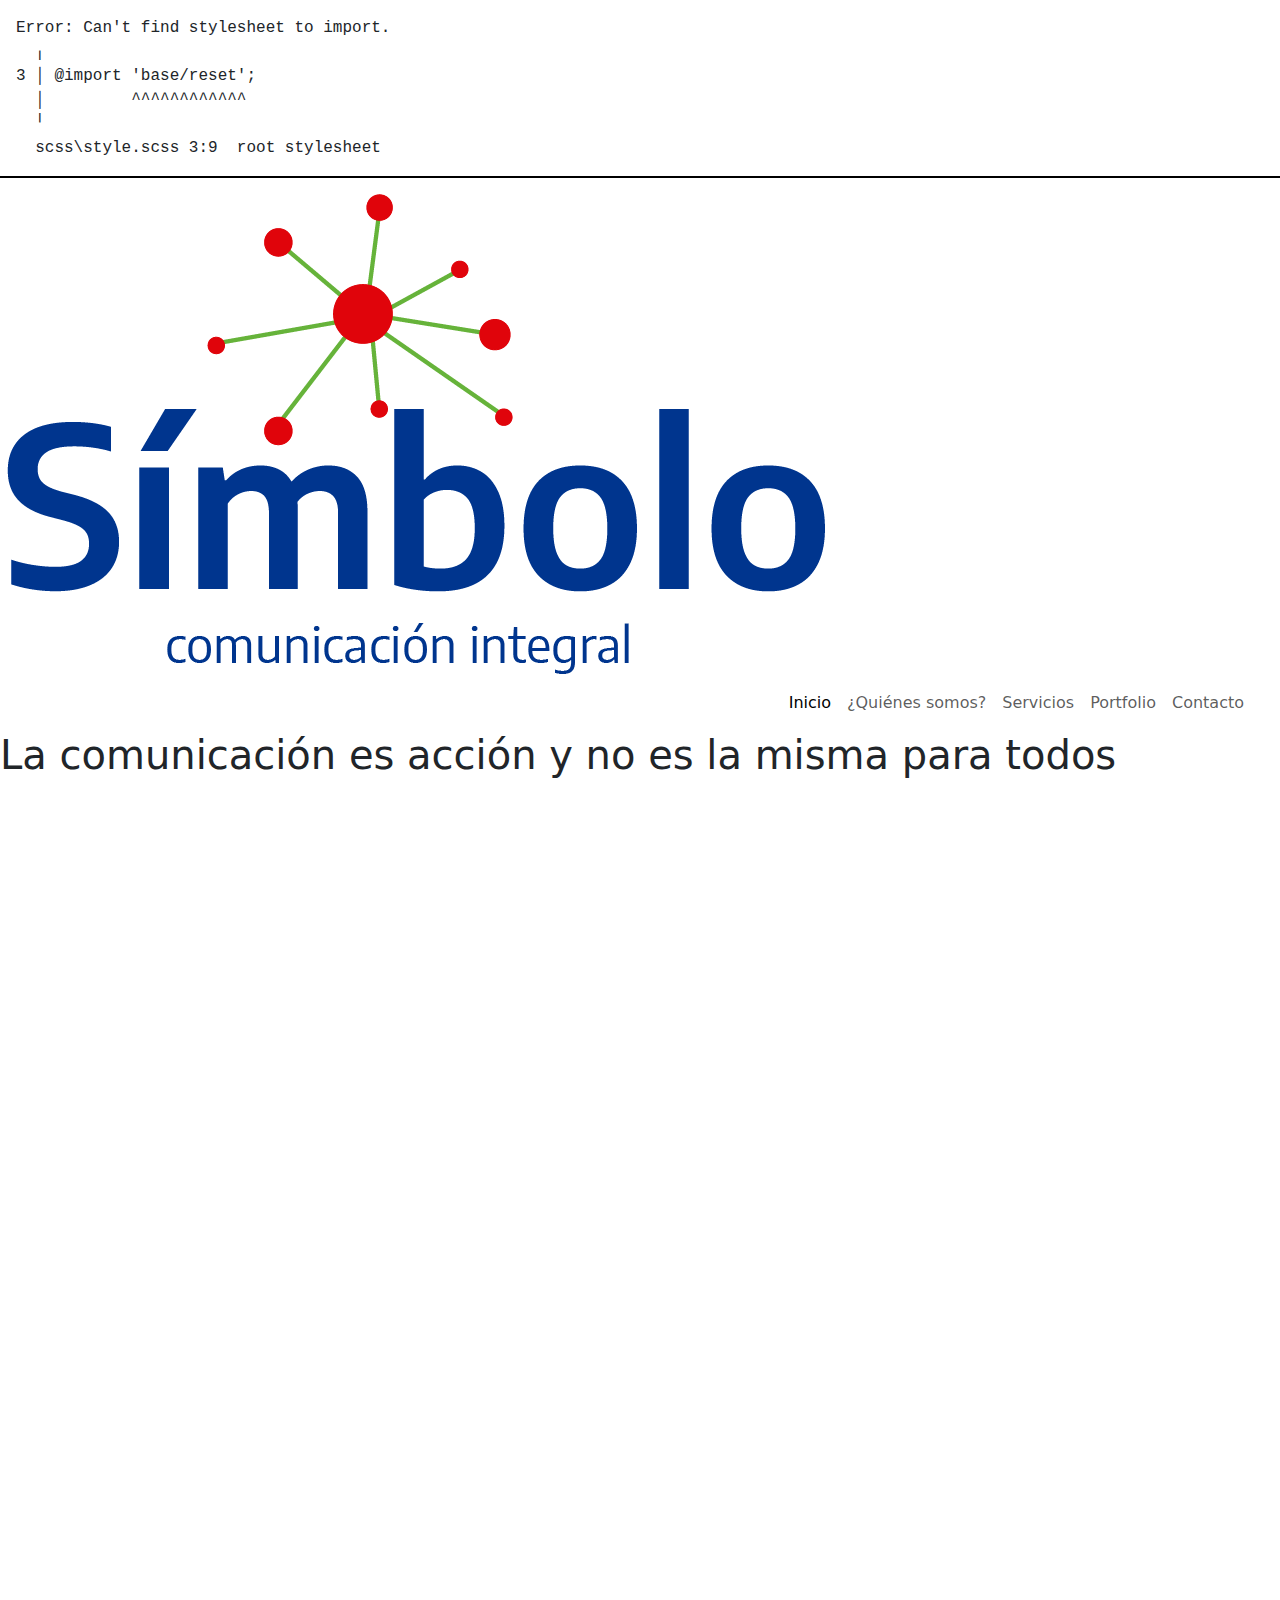
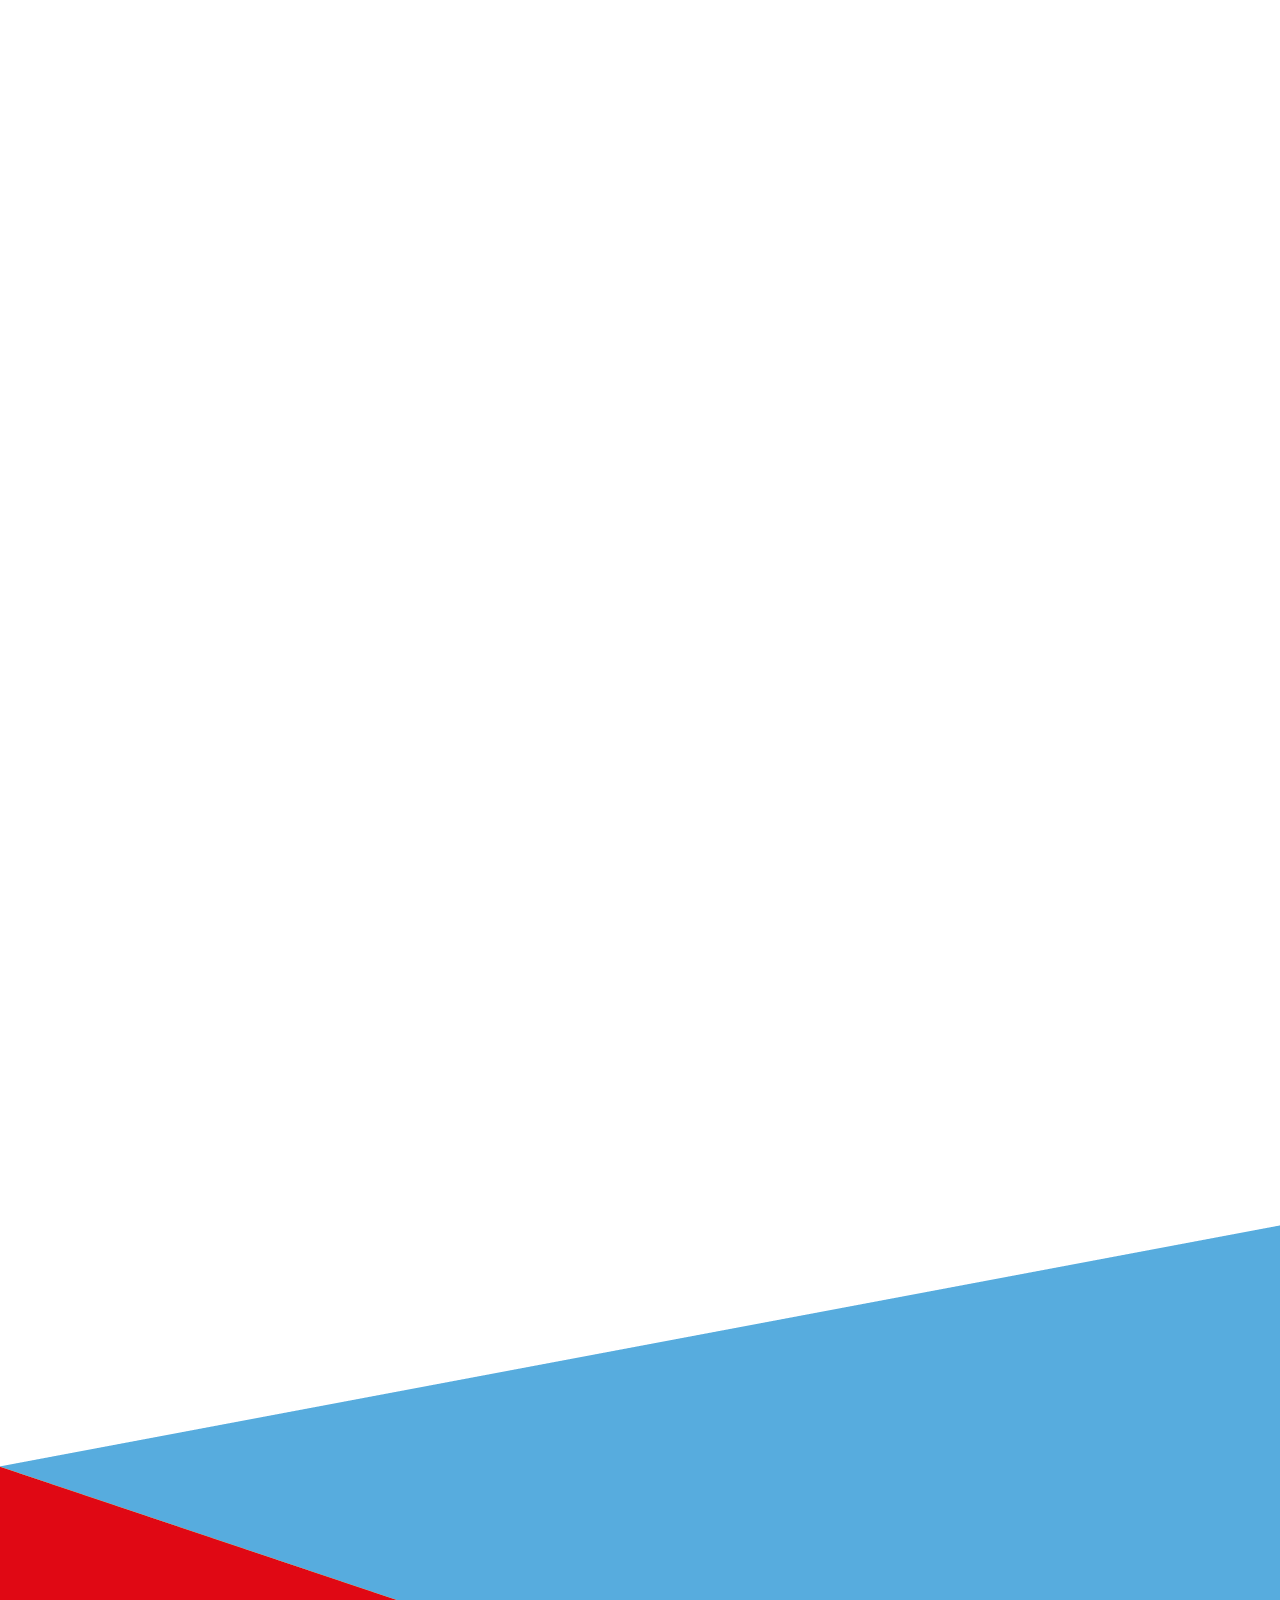
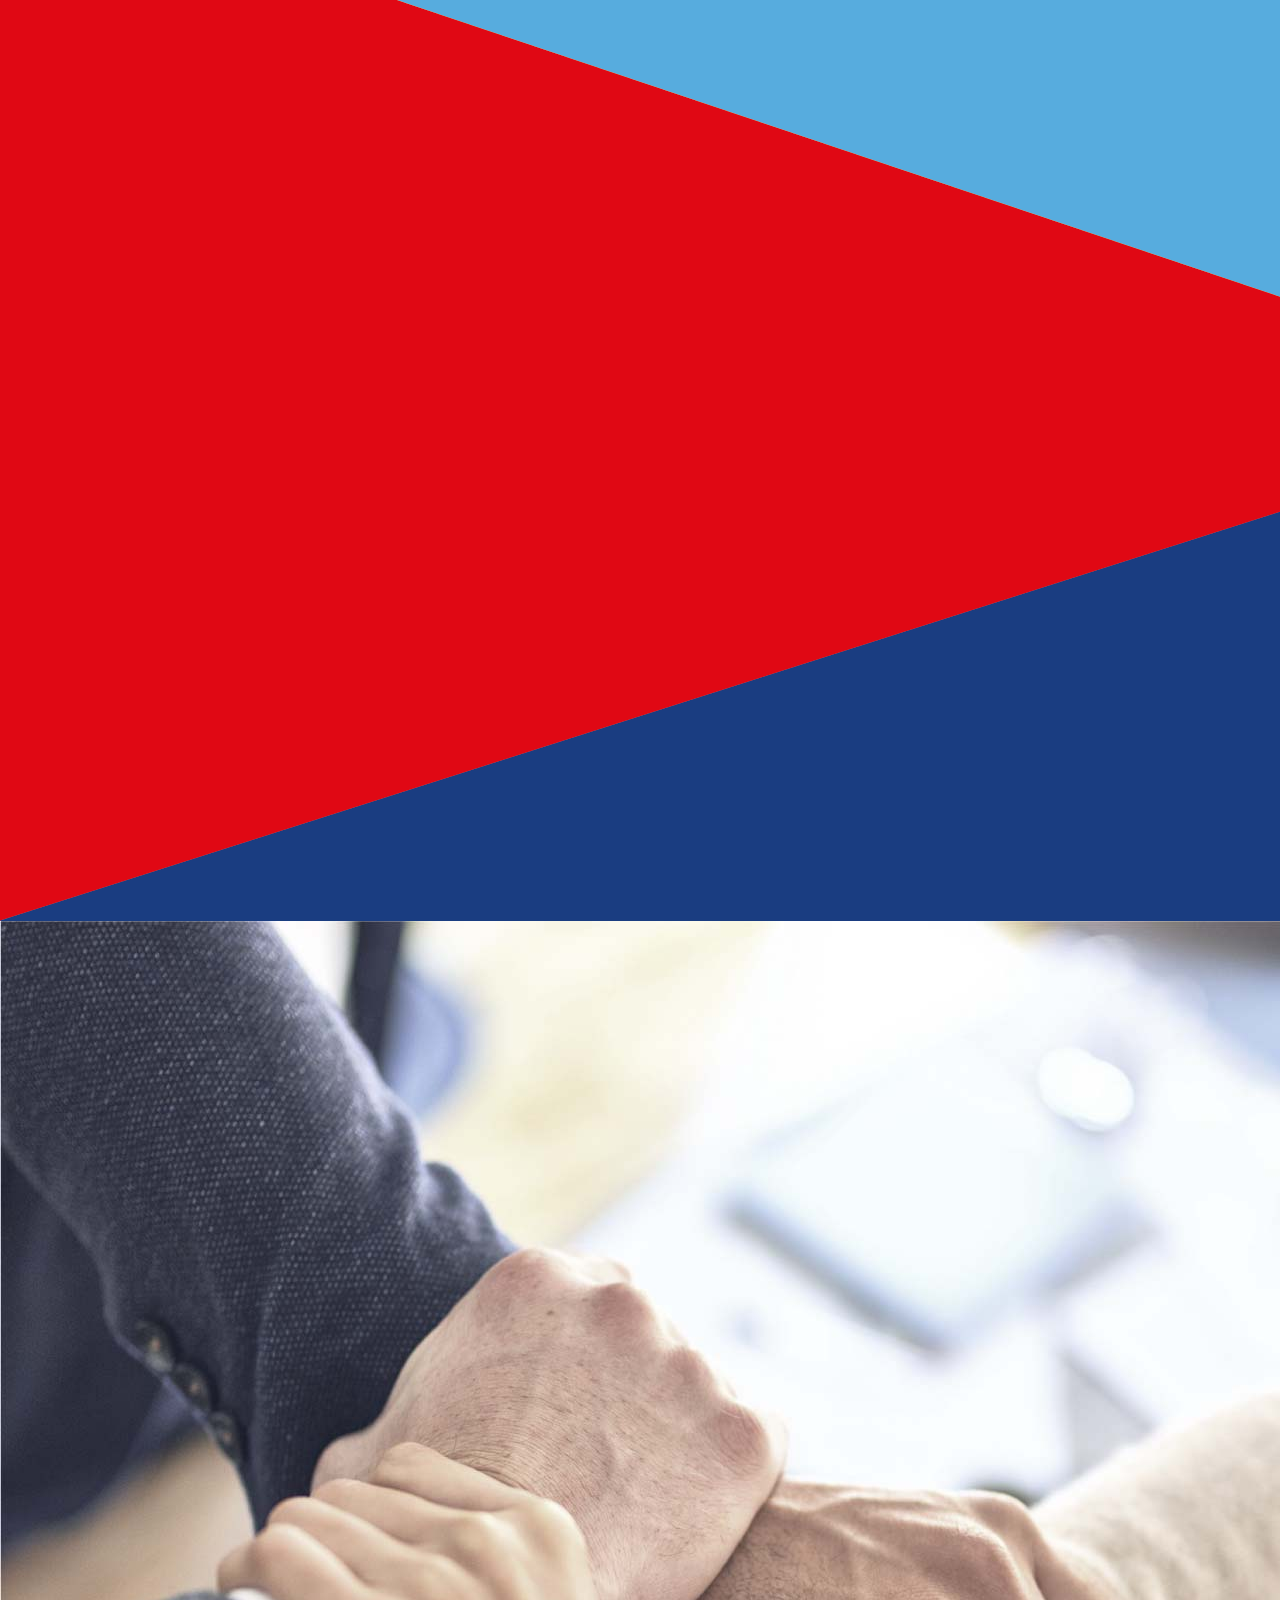
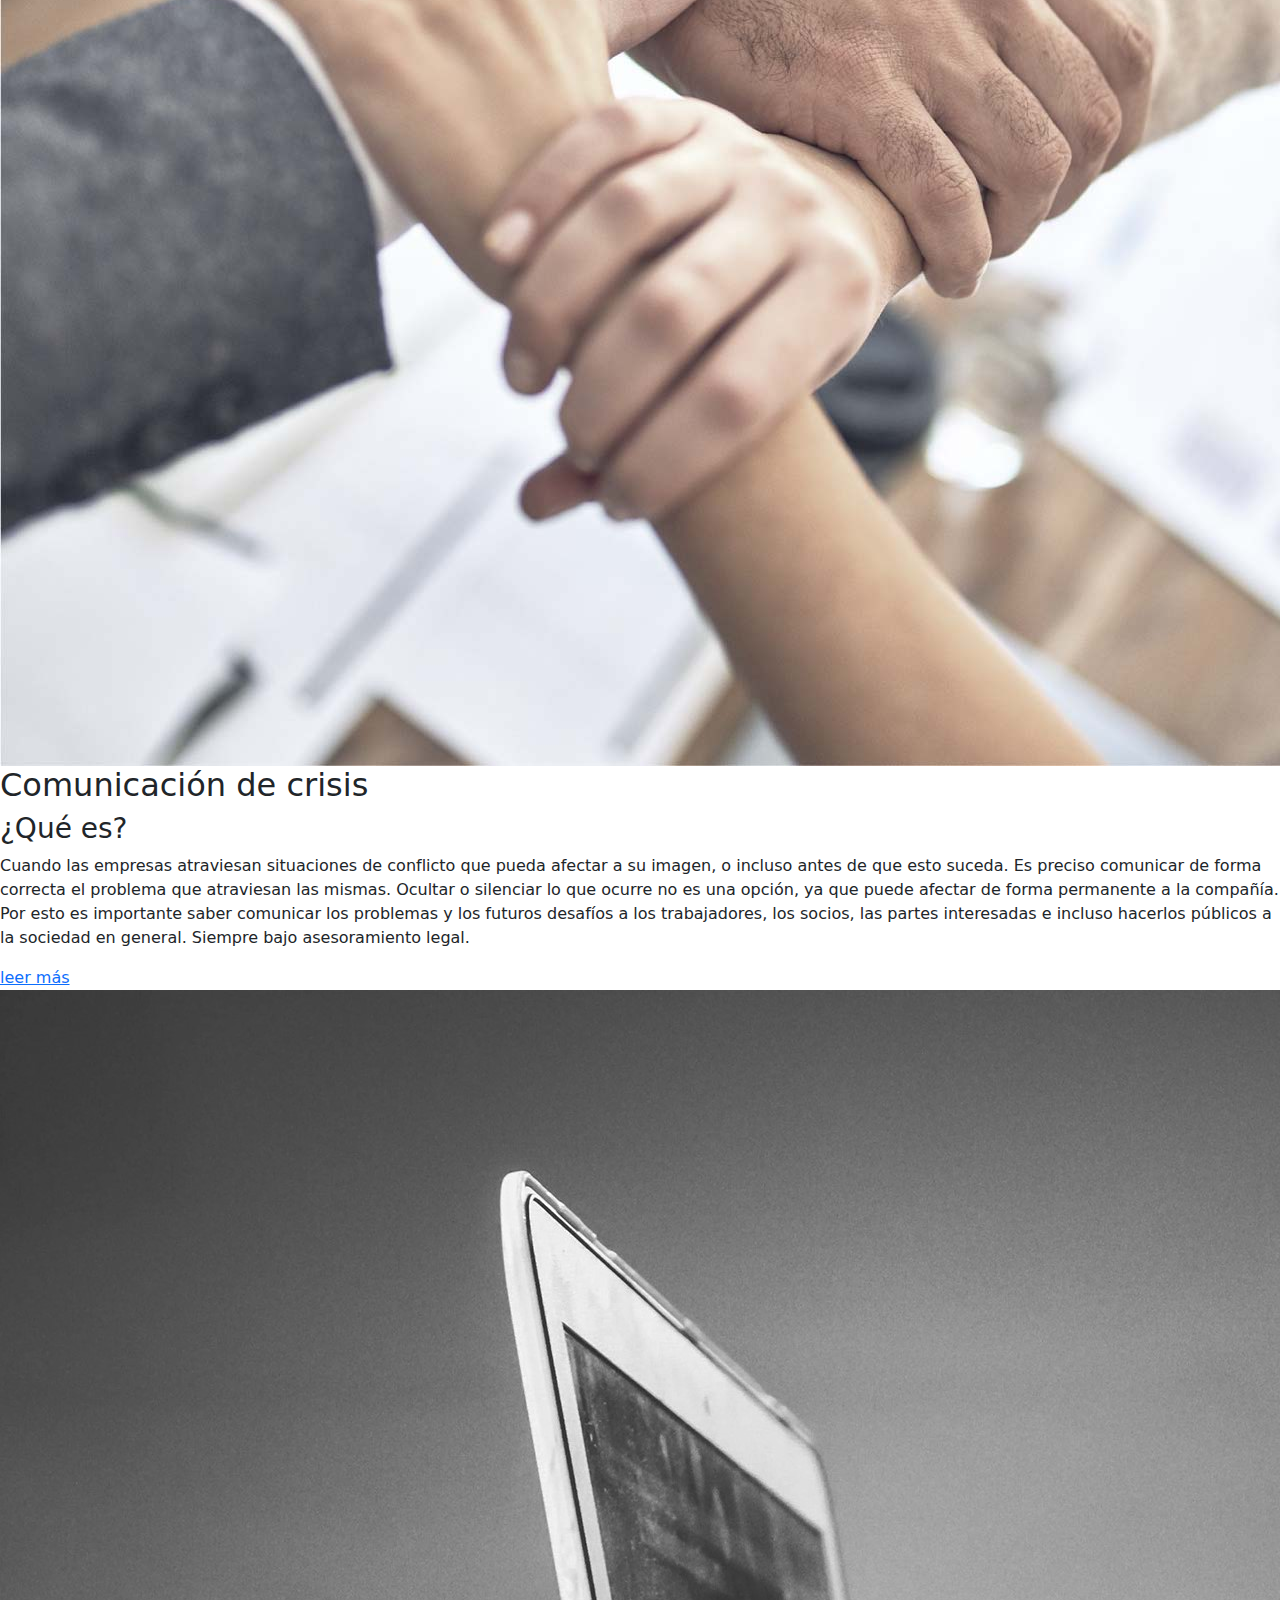
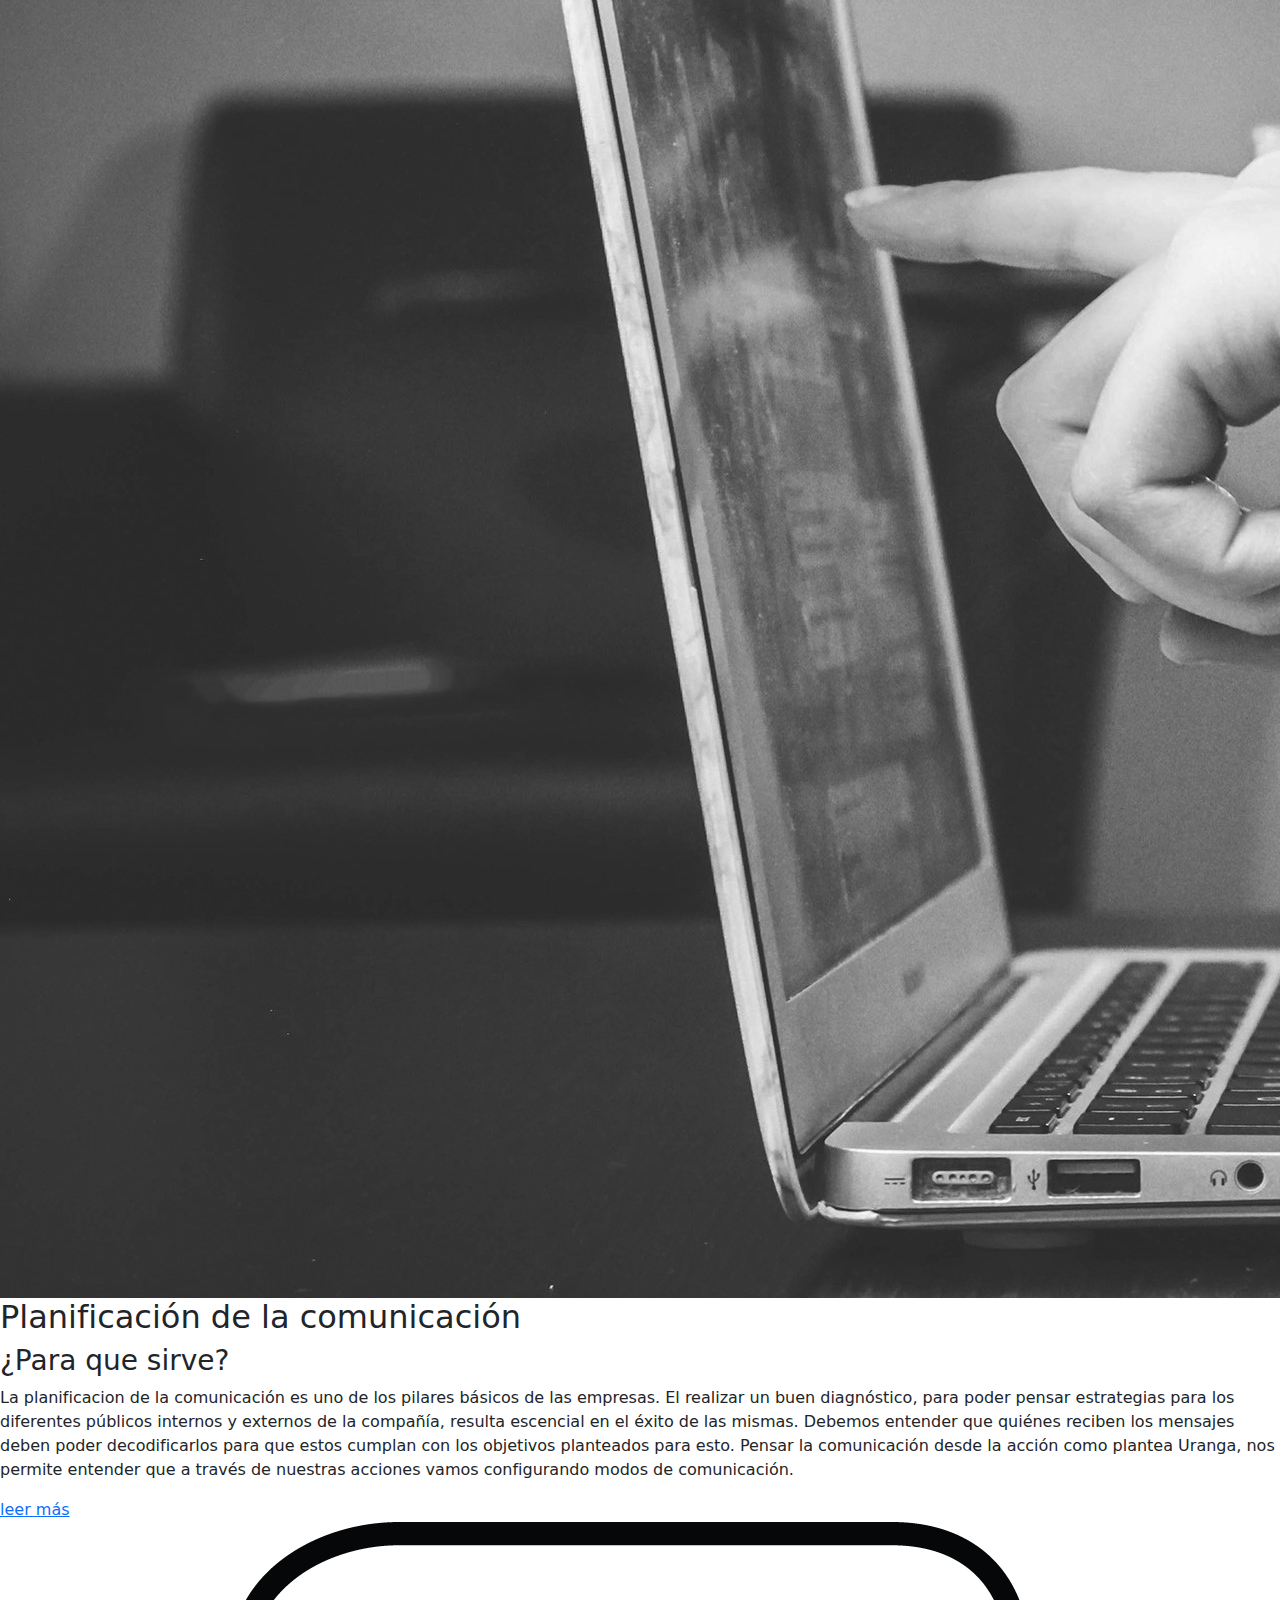
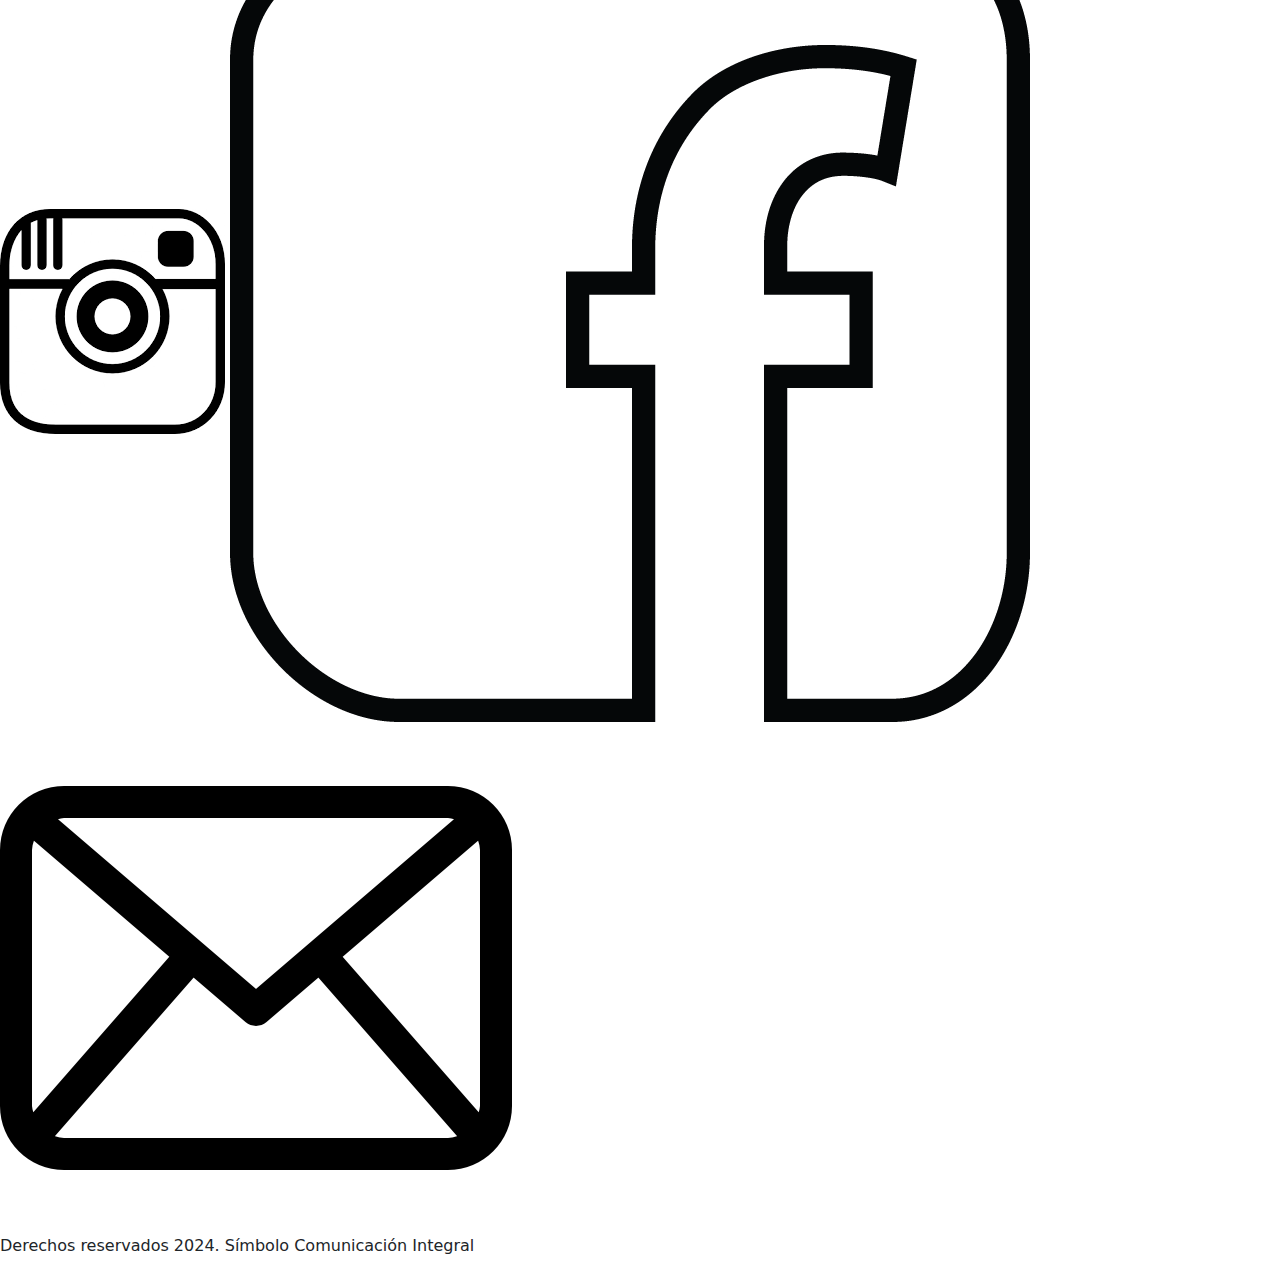
==== index.html @ f11b70d3 "volver a empezar de cero" ====
<!DOCTYPE html>
<html lang="es">
<head>
	<meta charset="UTF-8">
	<meta name="viewport" content="width=device-width, initial-scale=1.0">
  <meta name="author" content="Mariela Godoy">
  <title>Entrega Final</title>
   <!-- link bs -->
   <link href="https://cdn.jsdelivr.net/npm/bootstrap@5.3.3/dist/css/bootstrap.min.css" rel="stylesheet" 
   integrity="sha384-QWTKZyjpPEjISv5WaRU9OFeRpok6YctnYmDr5pNlyT2bRjXh0JMhjY6hW+ALEwIH" crossorigin="anonymous">
    <!-- link css -->
    <link rel="stylesheet" href="css/style.css">
	<title>Simbolo Comunicación Integral</title>
</head>
<body>
    <header>
       <div class="contenedorLogo">
         <a href="index.html" class="posicionLogo">
         <img src="images/logoparahead.png" alt="loog" class="logo">
         </a>
       </div>     
      <nav class="navbar bg-image navbar-expand-md  position-relative z-3">
        <div class="container-fluid">
          <a class="navbar-brand" href="index.html"></a>
          <button class="navbar-toggler" type="button" data-bs-toggle="offcanvas" data-bs-target="#offcanvasNavbar" aria-controls="offcanvasNavbar" aria-label="Toggle navigation">
            <span class="navbar-toggler-icon"></span>
          </button>
          <div class="offcanvas offcanvas-end" tabindex="-1" id="offcanvasNavbar" aria-labelledby="offcanvasNavbarLabel">
            <div class="offcanvas-header bg-image">
              <h2 class="offcanvas-title" id="offcanvasNavbarLabel ">Símbolo Comunicación Integral</h2>
              <button type="button" class="btn-close" data-bs-dismiss="offcanvas" aria-label="Close"></button>
            </div>
            <div class="offcanvas-body bg-image">
              <ul class="navbar-nav justify-content-end flex-grow-1 pe-3">
                <li class="nav-item">
                  <a class="nav-link active" aria-current="page" href="index.html">Inicio</a>
                </li>
                <li class="nav-item">
                  <a class="nav-link" href="pages/quienes-somos.html">¿Quiénes somos?</a>
                <li class="nav-item">
                    <a class="nav-link" href="pages/servicios.html">Servicios</a>
                <li class="nav-item">
                  <a class="nav-link" href="pages/portfolio.html">Portfolio</a>
                <li class="nav-item">
                    <a class="nav-link" href="pages/contacto.html">Contacto</a>
                </li>
              </ul>
            </div>
          </div>
        </div>
      </nav>
     
      </header>
<!-- main -->
    <main> 
        <section class="bloque1"> 
            <h1 class="indexTextoprincipal" >La comunicación es acción y no es la misma para todos</h1>
            <img src= "images/bloquesanimació.png" alt="gift" class="imagenIndex">
        </section>
       
<!-- comunicación de crisis section -->
        <section class="parrafosdeimg" >  
          <article class="títuloParrafoeimagen">
            <img src="images/crisis.jpg" alt="manos cruzadas" class="imagentexto">
              <div class="subtitulo">
                <h2>Comunicación de crisis</h2>
                <h3>¿Qué es?</h3>
                <p>Cuando las empresas atraviesan situaciones de conflicto que pueda afectar a su imagen,
                  o incluso antes de que esto suceda. Es preciso comunicar de forma correcta el problema que
                  atraviesan las mismas. Ocultar o silenciar lo que ocurre no es una opción, ya que puede afectar
                  de forma permanente a la compañía. Por esto es importante saber comunicar los problemas y los 
                  futuros desafíos a los trabajadores, los socios, las partes interesadas e incluso hacerlos 
                  públicos a la sociedad en general. Siempre bajo asesoramiento legal.</p>

                <a href="pages/servicios.html" class="palabrasEnlaces">leer más</a>
             </div> 
          </article>        
        </section>
<!-- planificacion section -->
        <section class="parrafosdeimg">  
          <article class="títuloParrafoeimagen">
             <img src="images/planificación.jpg" alt="computadora" class="imagentexto">
              <div class="subtitulo">
                <h2>Planificación de la comunicación</h2>
                <h3>¿Para que sirve?</h3>
                <p>La planificacion de la comunicación es uno de los pilares básicos de las empresas. El realizar
                  un buen diagnóstico, para poder pensar estrategias para los diferentes públicos internos y externos
                  de la compañía, resulta escencial en el éxito de las mismas. 
                  Debemos entender que quiénes reciben los mensajes deben poder decodificarlos para que estos cumplan
                  con los objetivos planteados para esto. 
                  Pensar la comunicación desde la acción como plantea Uranga, nos permite entender que a través de 
                  nuestras acciones vamos configurando modos de comunicación.
                </p>
                
                <a href="pages/servicios.html" class="palabrasEnlaces">leer más</a>
              </div>
            </article>       
        </section>    
    </main>
    <footer>
        <section class="contenedorFooter">
        <div>
           <a href="https://www.instagram.com/simbolocomunicacionintegral/" target="_blank"><img src="images/instagram.png" alt="Instagram" class="instagram"></a>
           <a href="https://www.facebook.com/simboloconsultoradecomunicacionintegral" target="_blank"><img src="images/facebook.png" alt="facebook" class="face"></a>
           <a href="mailto:simbolocomunicacionintegral@gmail.com"><img src="images/mail.png" alt="Mail" class="mail"></a>
        </div> 
        </section>
        <div class="derechos">
        <p> Derechos reservados 2024. Símbolo Comunicación Integral </p>
        </div>
      </footer>
        <!-- script -->
     <script src="https://cdn.jsdelivr.net/npm/bootstrap@5.3.3/dist/js/bootstrap.bundle.min.js" 
     integrity="sha384-YvpcrYf0tY3lHB60NNkmXc5s9fDVZLESaAA55NDzOxhy9GkcIdslK1eN7N6jIeHz" 
     crossorigin="anonymous"></script>

</body>
</html>
---- css/style.css ----
/* Error: Can't find stylesheet to import.
 *   ,
 * 3 | @import 'base/reset';
 *   |         ^^^^^^^^^^^^
 *   '
 *   scss\style.scss 3:9  root stylesheet */

body::before {
  font-family: "Source Code Pro", "SF Mono", Monaco, Inconsolata, "Fira Mono",
      "Droid Sans Mono", monospace, monospace;
  white-space: pre;
  display: block;
  padding: 1em;
  margin-bottom: 1em;
  border-bottom: 2px solid black;
  content: "Error: Can't find stylesheet to import.\a   \2577 \a 3 \2502  @import 'base/reset';\d\a   \2502          ^^^^^^^^^^^^\a   \2575 \a   scss\\style.scss 3:9  root stylesheet";
}
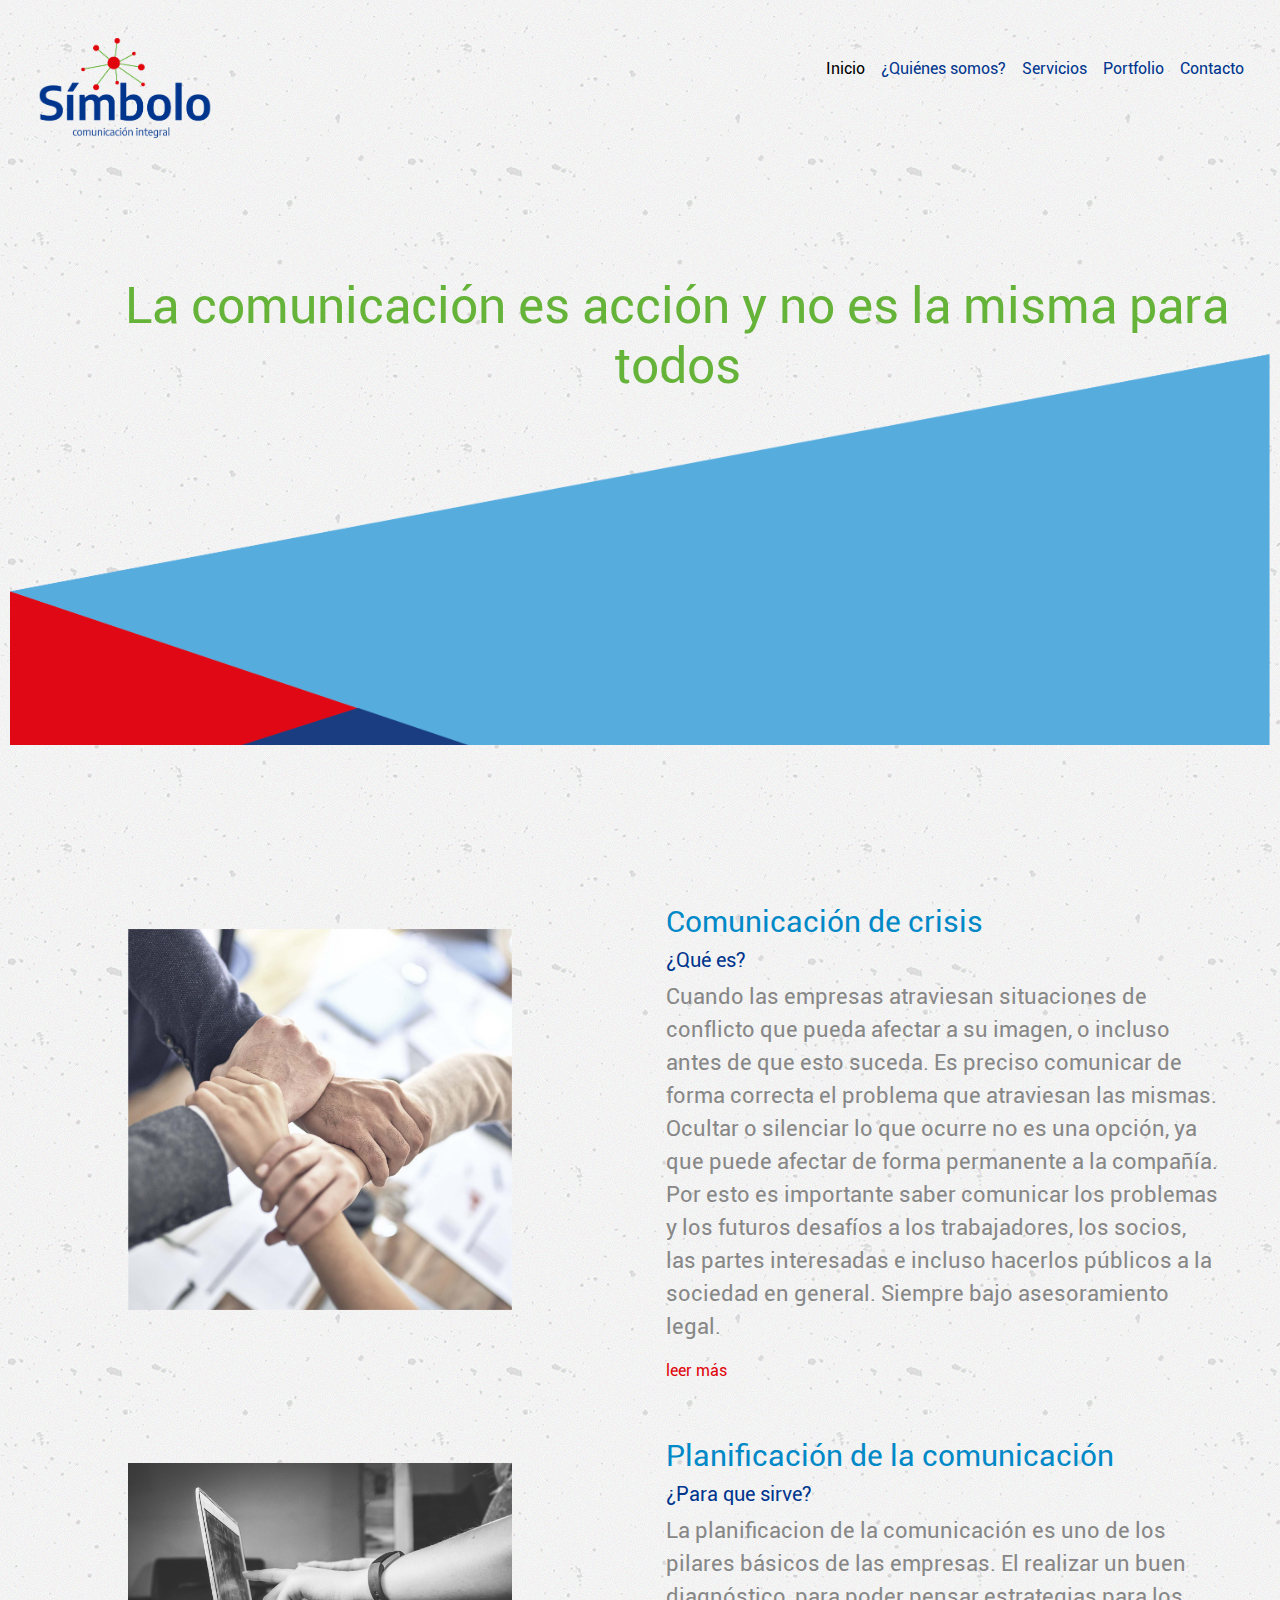
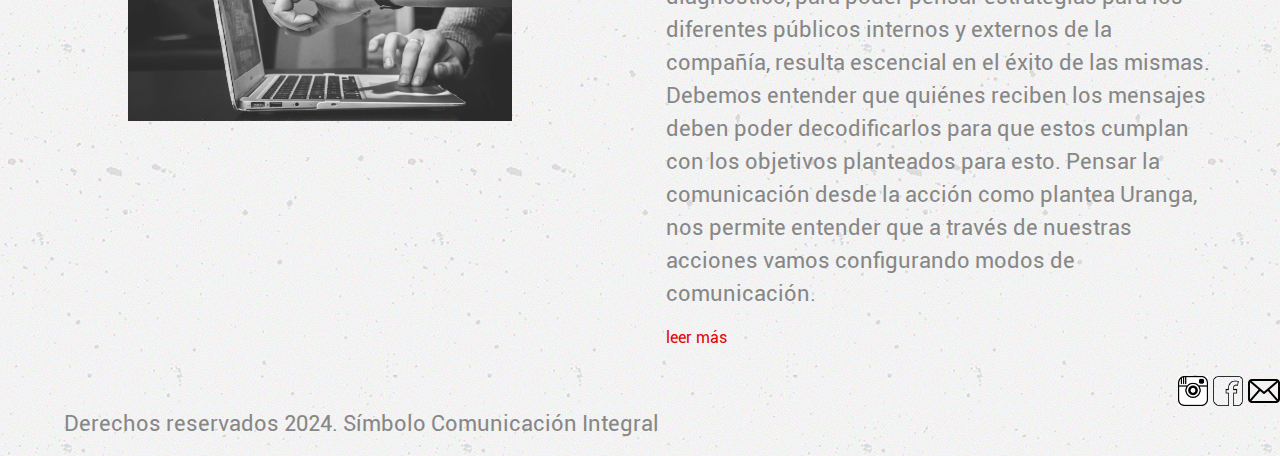
==== commit 93f2f92b: "empece todo de cero para detectar errores" ====
--- a/index.html
+++ b/index.html
@@ -13,6 +13,7 @@
 	<title>Simbolo Comunicación Integral</title>
 </head>
 <body>
+<!-- header -->
     <header>
        <div class="contenedorLogo">
          <a href="index.html" class="posicionLogo">
--- a/css/style.css
+++ b/css/style.css
@@ -1,17 +1,431 @@
-/* Error: Can't find stylesheet to import.
- *   ,
- * 3 | @import 'base/reset';
- *   |         ^^^^^^^^^^^^
- *   '
- *   scss\style.scss 3:9  root stylesheet */
-
-body::before {
-  font-family: "Source Code Pro", "SF Mono", Monaco, Inconsolata, "Fira Mono",
-      "Droid Sans Mono", monospace, monospace;
-  white-space: pre;
-  display: block;
-  padding: 1em;
-  margin-bottom: 1em;
-  border-bottom: 2px solid black;
-  content: "Error: Can't find stylesheet to import.\a   \2577 \a 3 \2502  @import 'base/reset';\d\a   \2502          ^^^^^^^^^^^^\a   \2575 \a   scss\\style.scss 3:9  root stylesheet";
-}
+ *{
+    margin: 0;
+    padding: 0;
+    box-sizing: border-box;
+  }
+  /* color de los textos */
+
+h1  {
+  color:  #66B33A;
+  }
+  h2 {
+      color: #0088C7;
+  }
+   h3 {
+      color: #00358E;
+  }
+  h4 {
+      color: #878787;
+  }
+
+  article {
+      color: #0088DE;
+  }
+
+  p {
+      color: #878787;
+  }
+
+  /* estilos de textos */
+  h1 {
+      font-family:"roboto";
+      font-size: 55px;
+  }
+  h2 {
+      font-family:"roboto";
+      font-size: 30px;
+  }
+  h3 {
+      font-family:"roboto";
+      font-size: 20px;
+  }
+  h4 {
+      font-family:"roboto";
+      font-size: 18px;
+  }
+  h5 {
+      font-family:"roboto";
+      font-size: none;
+  }
+  h6 {
+      font-family:"roboto";
+      font-size: none;
+  }
+
+  @font-face {
+      font-family:"roboto";
+      src: url("../font/Roboto-Regular.ttf");
+  }
+  p {
+      font-family: "roboto";
+      font-size: 22px;
+      font-weight: 400;
+      font-style: normal;
+      width: 90%;
+  }
+
+  a {
+      text-decoration: none;
+      font-family: "roboto";
+  }
+
+  /* Header */
+  header {
+      display: flex;
+      justify-content: space-between;     
+  }
+
+  nav {
+      background-image: url("../images/concrete-texture.png");
+  }
+  .bg-image {
+      background-image: url("../images/concrete-texture.png");
+  }
+
+  body {
+      background-image: url("../images/concrete-texture.png");
+      margin: 0%;
+
+  }
+
+  .nav-link {
+    text-decoration: none;
+    color:#00358E;
+    transition: 0.3s;
+    &:hover {
+    background-color: transparent;
+    color: transparent;
+          
+    }
+  
+  }
+  .navbar-toggler { background-color:transparent;  
+    border-color: transparent;
+    padding: 10px;
+    border-radius: 10px;
+    transition: 0.3s;
+    &:hover {
+      background-color: #0088DE;
+      border-color: transparent;
+      color: transparent
+    }
+  }
+
+  .contenedorLogo {
+      padding-top: 3%;
+      padding-left: 3%;
+  }
+
+  .logo {
+     height: 100px;
+  }
+
+  .posicionLogo {
+    width: 10%;
+    margin-right: 100%;
+  }
+
+  /* Bloque 1 */
+.bloque1 {
+  background-color: none;
+  display: grid;
+  grid-template-columns: 1fr;
+  padding: 10px;
+  row-gap: 10px;
+}
+.indexTextoprincipal {
+  background-color: none;
+  margin-left: 5%;
+  margin-top:10%;
+  font-size: 50px;
+  font-weight: 100px;
+  font-style: normal;
+  text-align:center;
+  position: absolute;
+  }
+
+.imagenIndex {
+  background-color: none;
+  display: flex;
+  width: 100%;
+  height: 80%;
+  object-fit:cover;
+  padding-top: 2%;
+  }
+  @media (max-width:480px){
+    .bloque1 {
+        flex-direction: column;
+        align-items: center;
+        justify-content: center;
+    }
+   }
+
+/* comunicación de crisis section */
+.títuloParrafoeimagen {
+  display: flex;
+  flex-direction:row;
+  flex-wrap: wrap;
+  justify-content: space-evenly;
+  
+}
+.subtitulo {  
+    display: inline-block;
+    left: 50%;
+    width: 50%;
+    height: auto;
+    padding-left: 2%;
+  /* width: 70%;
+  text-align: center;
+  display: flex;
+  flex-direction: column;
+  align-items: center;
+  justify-content: center;
+  gap: 10px; */
+
+  }
+  .palabrasEnlaces {
+    font-family: roboto;
+    font-size: 15;
+    font-weight: 300;
+    color:  #E0040B;
+  }
+  
+  .imagentexto {
+    /* width:50%;
+    height:30%;
+    object-fit: cover;
+    padding: 10%;
+    padding-top: 2%; */
+  background: linear-gradient(45deg, none(0, 0, 0, 0.7803921569), none(0, 0, 0, 0.7176470588)), url("../images/crisis.jpg");
+  background-size: cover;
+  width: 50%;
+  height: 30%;
+  padding: 10%;
+  padding-top: 2%;
+  display: flex;
+  flex-direction: column;
+  align-items: center;
+  justify-content: center;
+  gap: 10px;
+
+  } 
+  
+ /* servicios */
+
+ul {
+  list-style: none;
+  text-align: center;
+}
+@media (max-width:320px){
+  .servcios {
+      flex-direction: column;
+      align-items: center;
+      justify-content: center;
+  }
+ }
+
+.barrainicio {
+  display: flex;
+  flex-direction: row;
+  justify-content: space-around;
+  font-size: 20px;
+  font-weight: bold;
+  font-style: normal;
+  padding-top:3%
+}
+
+
+.contenedorBody {
+display: flex;
+align-content: space-between;
+
+}
+.títuloParrafoeimagenserv {
+  display: flex;
+  background-color: none;
+  flex-direction: column;
+  position: relative;
+  padding: 10px;
+  width: 100%;
+}
+
+  /*portfolio*/
+
+.gallery {
+  display: flex;
+  padding: 20px;
+  gap: 20px;
+  flex-wrap: wrap;
+  justify-content: space-between;
+}
+
+.image {
+  flex-grow: 1;
+  flex-basis: 320px;
+  width: 100%;
+  height: 400px;
+  border-radius: 10px;
+  overflow: hidden;
+  transition: 0.5s;
+}
+.image:hover{
+  flex-grow: 3;
+}
+.image img {
+  width: 100%;
+  height: 100%;
+  object-fit: contain;
+}
+
+.wide {
+  grid-column: span 2;
+
+  /* flex-grow: 2;
+  flex-basis: 400px; */
+}
+/* fotos quienes somos */
+.fotoequipo {
+  height: 30%;
+  width: 30%;
+  padding-top: 2%;
+
+}
+
+.tituloencabezado {
+  background-color: none;
+  display: inline-block;
+  position: relative;
+  width: 100%;
+  padding-left: 2%;
+  padding-top: 3%;
+}
+
+
+/* carousel    */
+
+.carousel-inner,
+.carousel-item {
+height: 100%;
+width: 100%;
+padding-top: 2%;
+}
+
+.carousel-item img {
+width: 30%;
+height: 200%;
+object-fit: contain;
+}
+/* contacto */
+.contacto {
+  display: grid;
+  /* grid-template-columns: repeat(auto-fit, minmax(320px, 1fr)); */
+  grid-auto-columns: min-content (minmax (320px, 1fr));
+  display: flex;
+  padding: 10px;
+  flex-direction: column;
+  gap:10px;
+}
+
+.contacto label {
+  display: flex;
+  color: #66B33A;
+  font-family: roboto;
+  font-size: 20px;
+  font-weight: 200;
+  padding: 15px;
+}
+
+.contacto div {
+  display: flex;
+  padding-bottom: 10px;
+}
+
+.mensaje {
+  align-items: start;
+  display: flex;
+  resize: none;
+}
+.boton {
+  padding: 10px;
+  outline: none;
+  border-radius: 10px;
+  background-color:#66B33A;
+  border-color: #66B33A;
+  color: #f6f3f3;
+  font-size: medium;
+}
+
+.botonContainer {
+display: flex;
+margin-left: 60%;
+}
+
+.caja1 {
+  width: 700px;
+  margin-left: 20px;
+}
+
+.caja2 {
+  width: 700px;
+  margin-left: 130px;
+}
+
+.caja {
+  width: 700px;
+  margin-left: 105px;
+ }
+
+ @media (max-width:320px){
+  .títuloParrafoeimagen { max-width: 320px;
+  }
+   
+  .contacto {
+      flex-direction: column;
+      align-items: center;
+      justify-content: center;
+  }
+  nav,
+  .nav-list {
+    flex-direction: column;
+    gap: 10px;
+  }
+  .index {
+      height: 900px;
+      flex-direction: column;
+      align-items: center;
+      justify-content: center;
+    }
+ 
+  }
+  .servicios {
+      height: 300px;
+      flex-direction: column;
+      align-items: center;
+      justify-content: center;
+    }  
+ 
+/* footer */
+
+.contenedorFooter {
+  text-align:right;
+  padding-top: 2%;
+}
+.derechos {
+  padding-left: 5%;
+}
+.instagram {
+  width: 30px;
+  height: 30px;
+}
+.face {
+  width: 30px;
+  height: 30px;
+}
+.mail {
+  width: 32px;
+  height: 32px;
+  left: 78px;
+  top: 1904px;
+}
+
+/*# sourceMappingURL=style.css.map */
